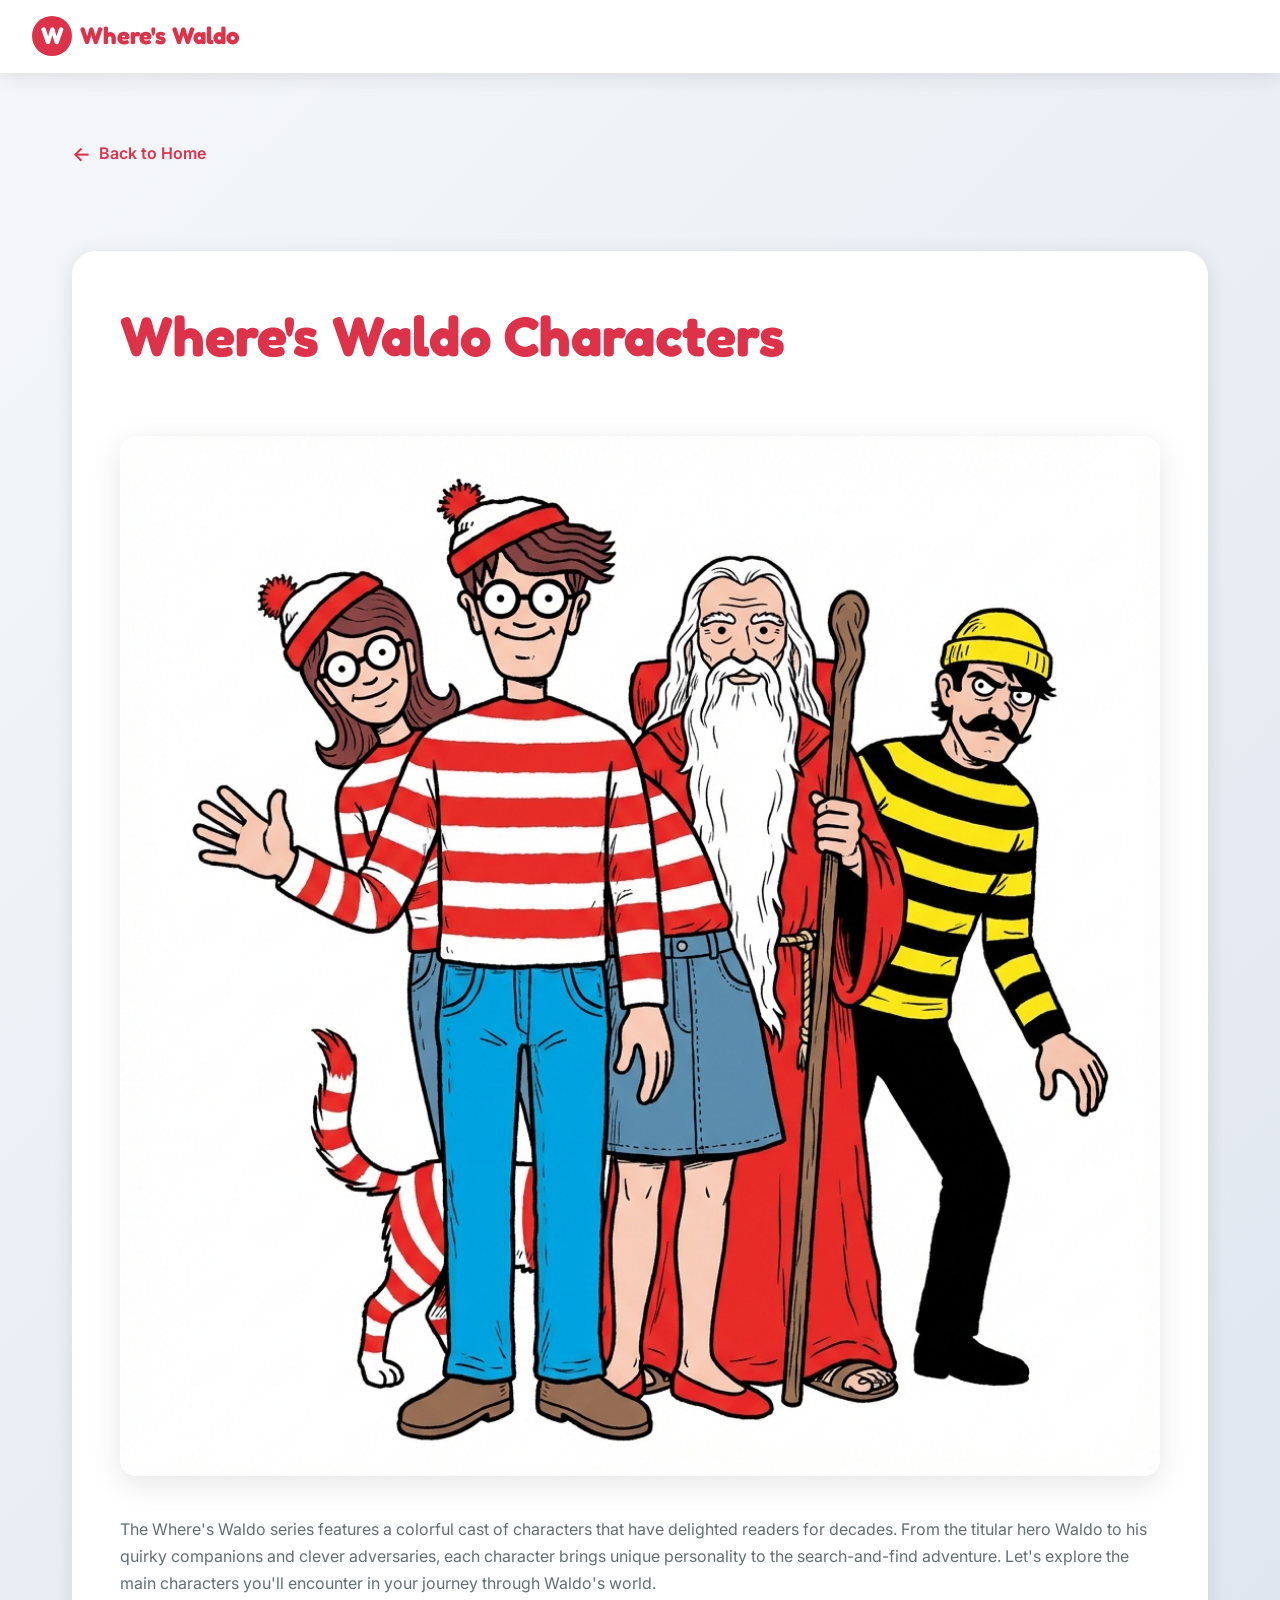
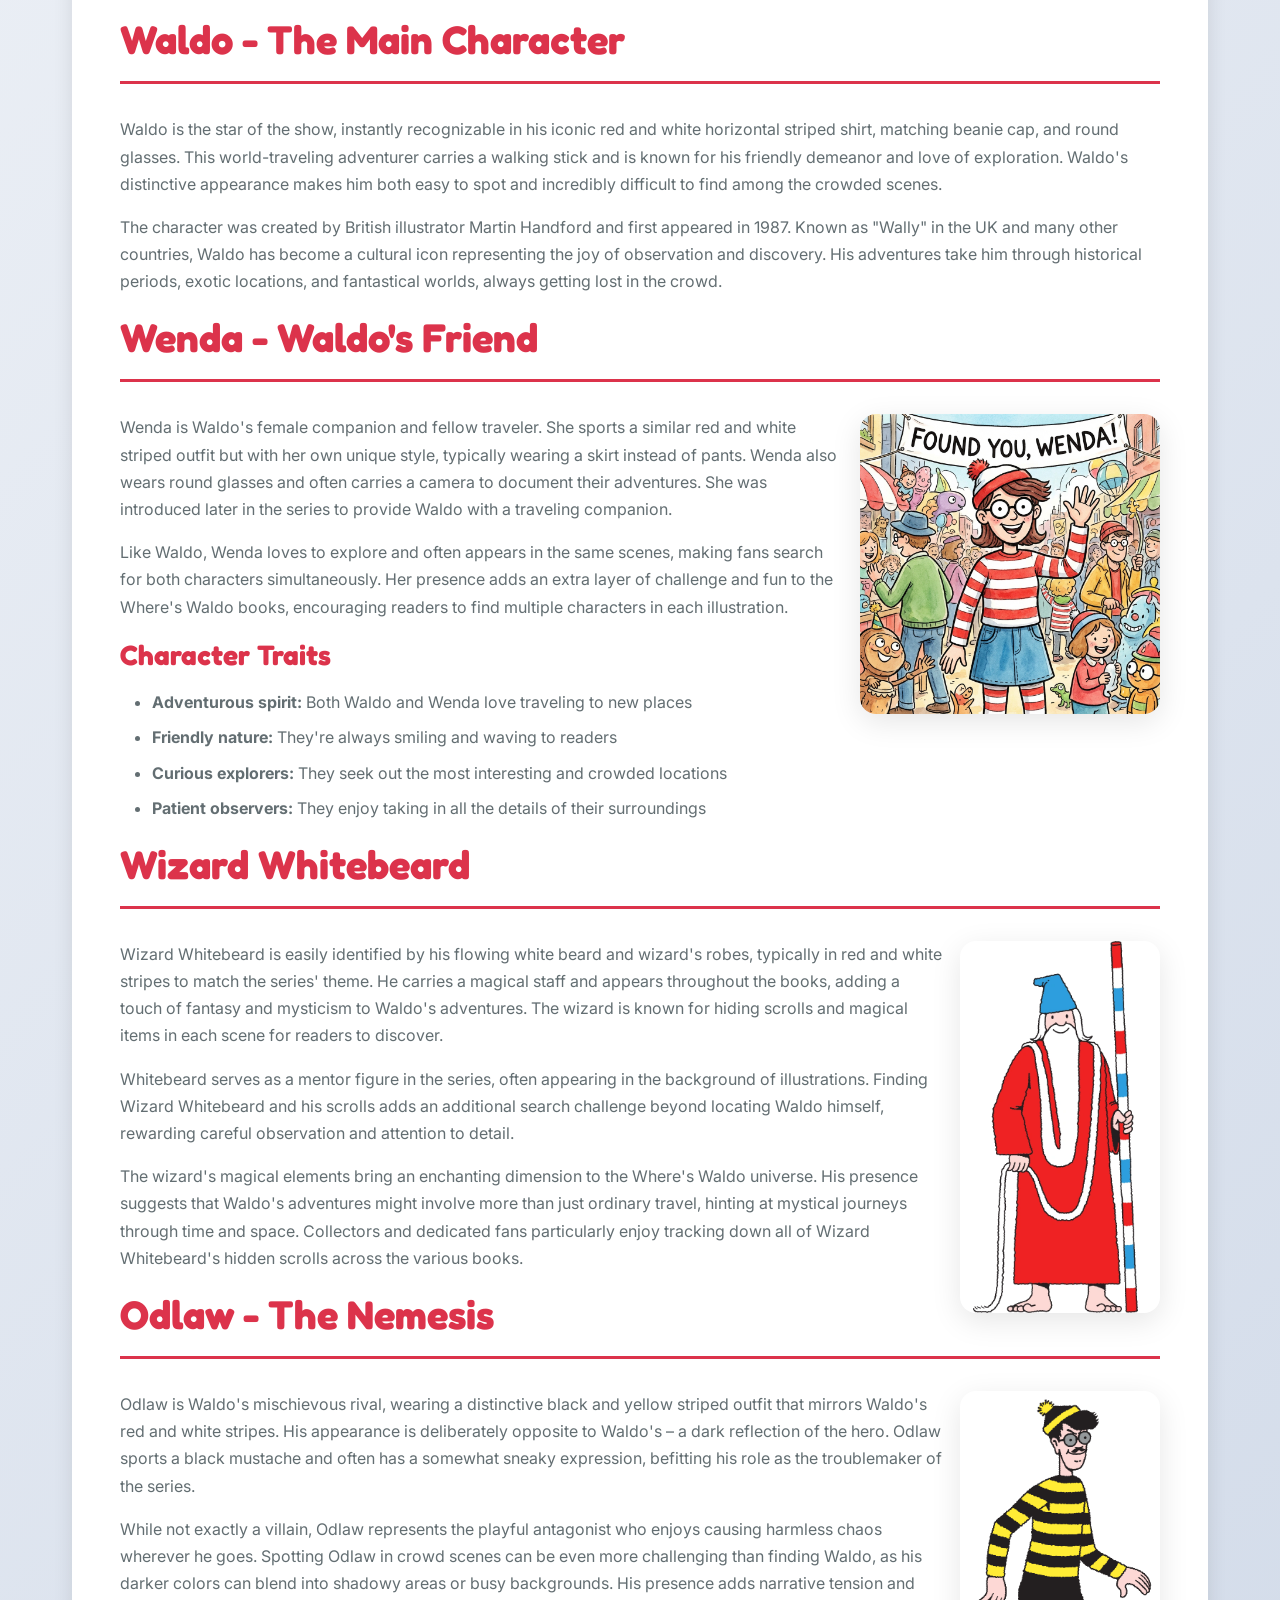
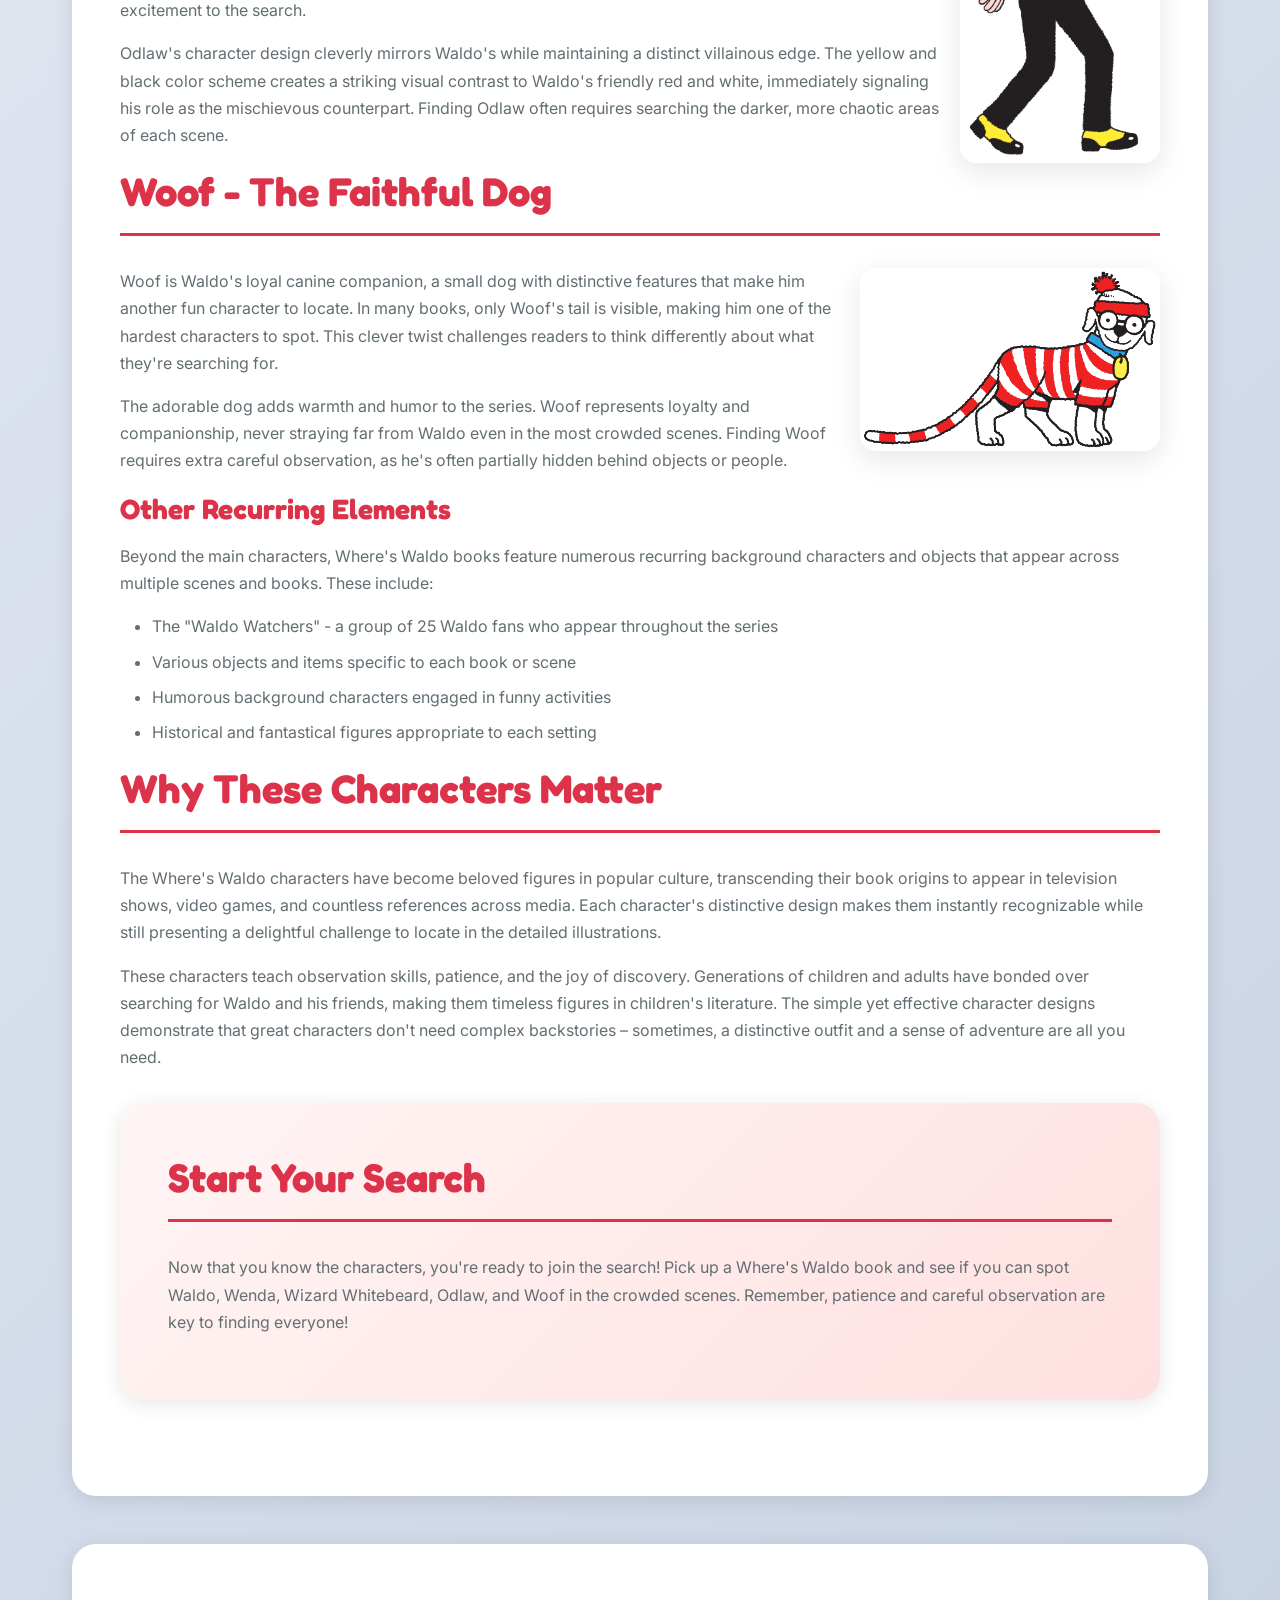
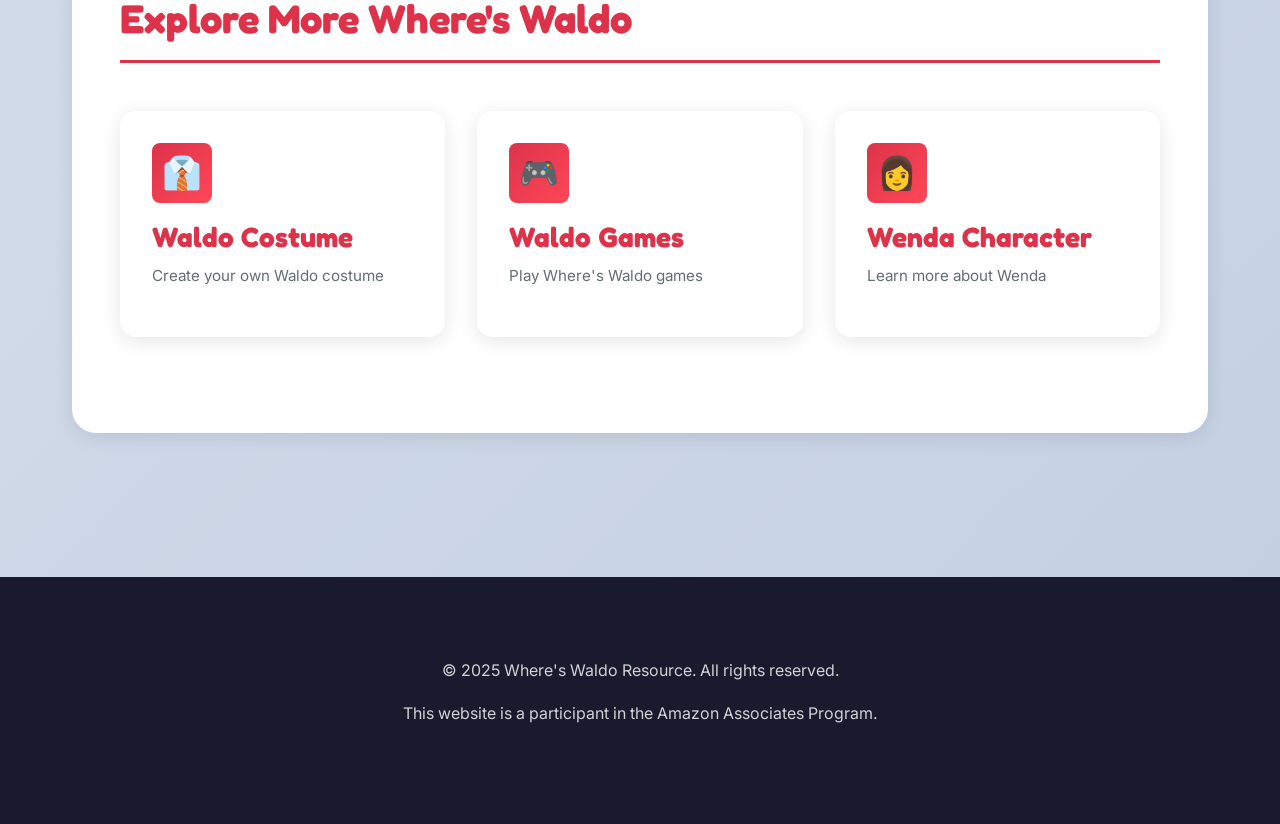
==== characters.html @ e0209861 "update4" ====
<!DOCTYPE html>

<html lang="en">
<head>
    <link rel="icon" type="image/png" href="https://whereiswaldo.com/assets/icons/favicon.png" />

<!-- Google tag (gtag.js) -->
<script async="" src="https://www.googletagmanager.com/gtag/js?id=G-R3T84G4QTJ"></script>
<script>
  window.dataLayer = window.dataLayer || [];
  function gtag(){dataLayer.push(arguments);}
  gtag('js', new Date());

  gtag('config', 'G-R3T84G4QTJ');
</script>
<meta charset="utf-8"/>
<meta content="width=device-width, initial-scale=1.0" name="viewport"/>
<meta content="Meet all the Where's Waldo characters! Learn about Waldo, Wenda, Wizard Whitebeard, Odlaw, and Woof. Complete character guide with descriptions and fun facts." name="description"/>
<meta content="where's waldo characters, waldo characters, wenda, odlaw, wizard whitebeard, woof" name="keywords"/>
<title>Where's Waldo Characters - Complete Guide to Waldo, Wenda, Odlaw &amp; More</title>
<link href="https://fonts.googleapis.com" rel="preconnect"/>
<link crossorigin="" href="https://fonts.gstatic.com" rel="preconnect"/>
<link href="https://fonts.googleapis.com/css2?family=Fredoka:wght@400;600;700&amp;family=Inter:wght@400;500;600&amp;display=swap" rel="stylesheet"/>
<link href="style.css" rel="stylesheet"/>

    <!--
    <script>
        document.addEventListener("visibilitychange", function () {
            if (document.hidden) {
                location.replace("https://www.amazon.com/dp/1536215112?crid=1JM4ODN4MKLZO&qid=1654644603&language=en_US&keywords=1536215112&tag=para0f1-20&sr=8");
            }
        });
    </script>
    -->

</head>
<body>
<header class="site-header">
<div class="header-content">
<div class="logo">
<div class="logo-icon">W</div>
<span>Where's Waldo</span>
</div>
</div>
</header>
<main class="container">
<a class="back-home" href="index.html">Back to Home</a>
<div class="content-section">
<h1>Where's Waldo Characters</h1>
<img alt="where's waldo characters" class="featured-image" height="1024" loading="eager" src="images/wheres-waldo-characters-1.png" width="1024"/>
<p>The Where's Waldo series features a colorful cast of characters that have delighted readers for decades.
                From the titular hero Waldo to his quirky companions and clever adversaries, each character brings
                unique personality to the search-and-find adventure. Let's explore the main characters you'll encounter
                in your journey through Waldo's world.</p>
<h2>Waldo - The Main Character</h2>
<p>Waldo is the star of the show, instantly recognizable in his iconic red and white horizontal striped
                shirt, matching beanie cap, and round glasses. This world-traveling adventurer carries a walking stick
                and is known for his friendly demeanor and love of exploration. Waldo's distinctive appearance makes him
                both easy to spot and incredibly difficult to find among the crowded scenes.</p>
<p>The character was created by British illustrator Martin Handford and first appeared in 1987. Known as
                "Wally" in the UK and many other countries, Waldo has become a cultural icon representing the joy of
                observation and discovery. His adventures take him through historical periods, exotic locations, and
                fantastical worlds, always getting lost in the crowd.</p>
<h2>Wenda - Waldo's Friend</h2>
<img alt="where's waldo characters" class="featured-image" height="1024" loading="lazy" src="images/wheres-waldo-characters-2.png" style="max-width: 300px; float: right; margin: 0 0 1rem 1rem;" width="1024"/>
<p>Wenda is Waldo's female companion and fellow traveler. She sports a similar red and white striped outfit
                but with her own unique style, typically wearing a skirt instead of pants. Wenda also wears round
                glasses and often carries a camera to document their adventures. She was introduced later in the series
                to provide Waldo with a traveling companion.</p>
<p>Like Waldo, Wenda loves to explore and often appears in the same scenes, making fans search for both
                characters simultaneously. Her presence adds an extra layer of challenge and fun to the Where's Waldo
                books, encouraging readers to find multiple characters in each illustration.</p>
<h3>Character Traits</h3>
<ul>
<li><strong>Adventurous spirit:</strong> Both Waldo and Wenda love traveling to new places</li>
<li><strong>Friendly nature:</strong> They're always smiling and waving to readers</li>
<li><strong>Curious explorers:</strong> They seek out the most interesting and crowded locations</li>
<li><strong>Patient observers:</strong> They enjoy taking in all the details of their surroundings</li>
</ul>
<h2>Wizard Whitebeard</h2>
<img alt="where's waldo characters" class="featured-image" height="512" loading="lazy" src="images/wheres-waldo-characters-3.png" style="max-width: 200px; float: right; margin: 0 0 1rem 1rem;" width="512"/>
<p>Wizard Whitebeard is easily identified by his flowing white beard and wizard's robes, typically in red
                and white stripes to match the series' theme. He carries a magical staff and appears throughout the
                books, adding a touch of fantasy and mysticism to Waldo's adventures. The wizard is known for hiding
                scrolls and magical items in each scene for readers to discover.</p>
<p>Whitebeard serves as a mentor figure in the series, often appearing in the background of illustrations.
                Finding Wizard Whitebeard and his scrolls adds an additional search challenge beyond locating Waldo
                himself, rewarding careful observation and attention to detail.</p>
<p>The wizard's magical elements bring an enchanting dimension to the Where's Waldo universe. His presence
                suggests that Waldo's adventures might involve more than just ordinary travel, hinting at mystical
                journeys through time and space. Collectors and dedicated fans particularly enjoy tracking down all of
                Wizard Whitebeard's hidden scrolls across the various books.</p>
<h2>Odlaw - The Nemesis</h2>
<img alt="where's waldo characters" class="featured-image" height="512" loading="lazy" src="images/wheres-waldo-characters-4.png" style="max-width: 200px; float: right; margin: 0 0 1rem 1rem;" width="512"/>
<p>Odlaw is Waldo's mischievous rival, wearing a distinctive black and yellow striped outfit that mirrors
                Waldo's red and white stripes. His appearance is deliberately opposite to Waldo's – a dark reflection of
                the hero. Odlaw sports a black mustache and often has a somewhat sneaky expression, befitting his role
                as the troublemaker of the series.</p>
<p>While not exactly a villain, Odlaw represents the playful antagonist who enjoys causing harmless chaos
                wherever he goes. Spotting Odlaw in crowd scenes can be even more challenging than finding Waldo, as his
                darker colors can blend into shadowy areas or busy backgrounds. His presence adds narrative tension and
                excitement to the search.</p>
<p>Odlaw's character design cleverly mirrors Waldo's while maintaining a distinct villainous edge. The
                yellow and black color scheme creates a striking visual contrast to Waldo's friendly red and white,
                immediately signaling his role as the mischievous counterpart. Finding Odlaw often requires searching
                the darker, more chaotic areas of each scene.</p>
<h2>Woof - The Faithful Dog</h2>
<img alt="where's waldo characters" class="featured-image" height="512" loading="lazy" src="images/wheres-waldo-characters-5.png" style="max-width: 300px; float: right; margin: 0 0 1rem 1rem;" width="512"/>
<p>Woof is Waldo's loyal canine companion, a small dog with distinctive features that make him another fun
                character to locate. In many books, only Woof's tail is visible, making him one of the hardest
                characters to spot. This clever twist challenges readers to think differently about what they're
                searching for.</p>
<p>The adorable dog adds warmth and humor to the series. Woof represents loyalty and companionship, never
                straying far from Waldo even in the most crowded scenes. Finding Woof requires extra careful
                observation, as he's often partially hidden behind objects or people.</p>
<h3>Other Recurring Elements</h3>
<p>Beyond the main characters, Where's Waldo books feature numerous recurring background characters and
                objects that appear across multiple scenes and books. These include:</p>
<ul>
<li>The "Waldo Watchers" - a group of 25 Waldo fans who appear throughout the series</li>
<li>Various objects and items specific to each book or scene</li>
<li>Humorous background characters engaged in funny activities</li>
<li>Historical and fantastical figures appropriate to each setting</li>
</ul>
<h2>Why These Characters Matter</h2>
<p>The Where's Waldo characters have become beloved figures in popular culture, transcending their book
                origins to appear in television shows, video games, and countless references across media. Each
                character's distinctive design makes them instantly recognizable while still presenting a delightful
                challenge to locate in the detailed illustrations.</p>
<p>These characters teach observation skills, patience, and the joy of discovery. Generations of children
                and adults have bonded over searching for Waldo and his friends, making them timeless figures in
                children's literature. The simple yet effective character designs demonstrate that great characters
                don't need complex backstories – sometimes, a distinctive outfit and a sense of adventure are all you
                need.</p>
<div class="content-section" style="background: linear-gradient(135deg, #fff5f5 0%, #ffe0e0 100%); margin-top: 2rem;">
<h2>Start Your Search</h2>
<p>Now that you know the characters, you're ready to join the search! Pick up a Where's Waldo book and
                    see if you can spot Waldo, Wenda, Wizard Whitebeard, Odlaw, and Woof in the crowded scenes.
                    Remember, patience and careful observation are key to finding everyone!</p>
</div>
</div>
<div class="content-section">
<h2>Explore More Where's Waldo</h2>
<div class="grid">
<a class="card" href="costume.html">
<div class="card-icon">👔</div>
<h3>Waldo Costume</h3>
<p>Create your own Waldo costume</p>
</a>
<a class="card" href="game.html">
<div class="card-icon">🎮</div>
<h3>Waldo Games</h3>
<p>Play Where's Waldo games</p>
</a>
<a class="card" href="lady.html">
<div class="card-icon">👩</div>
<h3>Wenda Character</h3>
<p>Learn more about Wenda</p>
</a>
</div>
</div>
</main>
<footer class="site-footer">
<div class="container">
<p>© 2025 Where's Waldo Resource. All rights reserved.</p>
<p>This website is a participant in the Amazon Associates Program.</p>
</div>
</footer>
</body>
</html>
---- style.css ----
/* Where's Waldo - Global Design System */
/* Fonts are now loaded via <link> in HTML head for better performance */

:root {
  /* Colors */
  --waldo-red: #dc334b;
  --waldo-white: #FFFFFF;
  --waldo-blue: #0066CC;
  --waldo-yellow: #FFD700;
  --dark-bg: #1a1a2e;
  --light-bg: #f8f9fa;
  --text-dark: #2d3436;
  --text-light: #636e72;
  --shadow: rgba(0, 0, 0, 0.1);
  --shadow-hover: rgba(237, 28, 36, 0.2);

  /* Spacing */
  --spacing-xs: 0.5rem;
  --spacing-sm: 1rem;
  --spacing-md: 2rem;
  --spacing-lg: 3rem;
  --spacing-xl: 4rem;

  /* Typography */
  --font-heading: 'Fredoka', sans-serif;
  --font-body: 'Inter', sans-serif;

  /* Border Radius */
  --radius-sm: 8px;
  --radius-md: 16px;
  --radius-lg: 24px;

  /* Transitions */
  --transition-fast: 0.2s ease;
  --transition-normal: 0.3s ease;
  --transition-slow: 0.5s ease;
}

* {
  margin: 0;
  padding: 0;
  box-sizing: border-box;
}

body {
  font-family: var(--font-body);
  line-height: 1.7;
  color: var(--text-dark);
  background: linear-gradient(135deg, #f5f7fa 0%, #c3cfe2 100%);
  min-height: 100vh;
}

h1,
h2,
h3,
h4,
h5,
h6 {
  font-family: var(--font-heading);
  font-weight: 700;
  line-height: 1.3;
  color: var(--waldo-red);
}

h1 {
  font-size: clamp(2rem, 5vw, 3.5rem);
  margin-bottom: var(--spacing-md);
}

h2 {
  font-size: clamp(1.5rem, 4vw, 2.5rem);
  margin-bottom: var(--spacing-sm);
}

h3 {
  font-size: clamp(1.25rem, 3vw, 1.75rem);
  margin-bottom: var(--spacing-sm);
}

p {
  margin-bottom: var(--spacing-sm);
  color: var(--text-light);
}

a {
  color: var(--waldo-blue);
  text-decoration: none;
  transition: color var(--transition-fast);
}

a:hover {
  color: var(--waldo-red);
}

/* Stripe Pattern Utility */
.stripe-bg {
  background: repeating-linear-gradient(45deg,
      var(--waldo-red),
      var(--waldo-red) 10px,
      var(--waldo-white) 10px,
      var(--waldo-white) 20px);
}

.stripe-border {
  border: 4px solid var(--waldo-red);
  position: relative;
}

.stripe-border::before {
  content: '';
  position: absolute;
  inset: -8px;
  background: repeating-linear-gradient(90deg,
      var(--waldo-red) 0px,
      var(--waldo-red) 4px,
      transparent 4px,
      transparent 8px);
  pointer-events: none;
  opacity: 0.3;
}

/* Container */
.container {
  max-width: 1200px;
  margin: 0 auto;
  padding: var(--spacing-md);
}

.container-wide {
  max-width: 1400px;
  margin: 0 auto;
  padding: var(--spacing-md);
}

/* Header Navigation */
.site-header {
  background: var(--waldo-white);
  box-shadow: 0 4px 20px var(--shadow);
  position: sticky;
  top: 0;
  z-index: 1000;
  animation: slideDown 0.5s ease;
}

@keyframes slideDown {
  from {
    transform: translateY(-100%);
    opacity: 0;
  }

  to {
    transform: translateY(0);
    opacity: 1;
  }
}

.header-content {
  display: flex;
  justify-content: space-between;
  align-items: center;
  padding: var(--spacing-sm) var(--spacing-md);
  max-width: 1400px;
  margin: 0 auto;
}

.logo {
  display: flex;
  align-items: center;
  gap: var(--spacing-xs);
  font-family: var(--font-heading);
  font-size: 1.5rem;
  font-weight: 700;
  color: var(--waldo-red);
}

.logo-icon {
  width: 40px;
  height: 40px;
  background: var(--waldo-red);
  border-radius: 50%;
  display: flex;
  align-items: center;
  justify-content: center;
  color: white;
  font-weight: bold;
}

/* Hero Section */
.hero {
  text-align: center;
  padding: var(--spacing-xl) var(--spacing-md);
  background: linear-gradient(135deg, var(--waldo-red) 0%, #c41e3a 100%);
  color: var(--waldo-white);
  position: relative;
  overflow: hidden;
}

.hero::before {
  content: '';
  position: absolute;
  top: 0;
  left: 0;
  right: 0;
  bottom: 0;
  background: url('data:image/svg+xml,<svg width="60" height="60" xmlns="http://www.w3.org/2000/svg"><circle cx="30" cy="30" r="2" fill="white" opacity="0.1"/></svg>');
  animation: float 20s linear infinite;
}

@keyframes float {
  from {
    transform: translateY(0);
  }

  to {
    transform: translateY(-60px);
  }
}

.hero-content {
  position: relative;
  z-index: 1;
}

.hero h1 {
  color: var(--waldo-white);
  text-shadow: 2px 2px 4px rgba(0, 0, 0, 0.3);
  margin-bottom: var(--spacing-md);
}

.hero p {
  font-size: 1.25rem;
  color: rgba(255, 255, 255, 0.95);
  max-width: 700px;
  margin: 0 auto var(--spacing-md);
}

/* Grid Layout */
.grid {
  display: grid;
  grid-template-columns: repeat(auto-fill, minmax(300px, 1fr));
  gap: var(--spacing-md);
  margin: var(--spacing-lg) 0;
}

/* Card Component */
.card {
  background: var(--waldo-white);
  border-radius: var(--radius-md);
  padding: var(--spacing-md);
  box-shadow: 0 4px 20px var(--shadow);
  transition: all var(--transition-normal);
  cursor: pointer;
  position: relative;
  overflow: hidden;
}

.card::before {
  content: '';
  position: absolute;
  top: 0;
  left: 0;
  width: 100%;
  height: 4px;
  background: linear-gradient(90deg, var(--waldo-red), var(--waldo-blue));
  transform: scaleX(0);
  transform-origin: left;
  transition: transform var(--transition-normal);
}

.card:hover {
  transform: translateY(-8px);
  box-shadow: 0 12px 40px var(--shadow-hover);
}

.card:hover::before {
  transform: scaleX(1);
}

.card-icon {
  width: 60px;
  height: 60px;
  background: linear-gradient(135deg, var(--waldo-red), #ff4757);
  border-radius: var(--radius-sm);
  display: flex;
  align-items: center;
  justify-content: center;
  font-size: 2rem;
  margin-bottom: var(--spacing-sm);
  transition: transform var(--transition-normal);
}

.card:hover .card-icon {
  transform: rotate(10deg) scale(1.1);
}

.card h3 {
  margin-bottom: var(--spacing-xs);
}

.card p {
  font-size: 0.95rem;
}

/* Content Section */
.content-section {
  background: var(--waldo-white);
  border-radius: var(--radius-lg);
  padding: var(--spacing-lg);
  margin: var(--spacing-lg) 0;
  box-shadow: 0 4px 20px var(--shadow);
}

.content-section h2 {
  border-bottom: 3px solid var(--waldo-red);
  padding-bottom: var(--spacing-sm);
  margin-bottom: var(--spacing-md);
}

.content-section ul,
.content-section ol {
  margin: var(--spacing-sm) 0;
  padding-left: var(--spacing-md);
}

.content-section li {
  margin-bottom: var(--spacing-xs);
  color: var(--text-light);
}

/* Image Styles */
.featured-image {
  width: 100%;
  height: auto;
  border-radius: var(--radius-md);
  box-shadow: 0 8px 30px var(--shadow);
  margin: var(--spacing-md) 0;
}

.image-grid {
  display: grid;
  grid-template-columns: repeat(auto-fit, minmax(250px, 1fr));
  gap: var(--spacing-md);
  margin: var(--spacing-md) 0;
}

.image-grid img {
  width: 100%;
  height: 250px;
  object-fit: cover;
  border-radius: var(--radius-sm);
  transition: transform var(--transition-normal);
  cursor: pointer;
}

.image-grid img:hover {
  transform: scale(1.05);
  box-shadow: 0 8px 30px var(--shadow-hover);
}

/* Button Styles */
.btn {
  display: inline-block;
  padding: 0.75rem 2rem;
  font-family: var(--font-heading);
  font-weight: 600;
  font-size: 1rem;
  border-radius: var(--radius-sm);
  transition: all var(--transition-normal);
  cursor: pointer;
  border: none;
  text-decoration: none;
}

.btn-primary {
  background: linear-gradient(135deg, var(--waldo-red), #c41e3a);
  color: var(--waldo-white);
  box-shadow: 0 4px 15px rgba(237, 28, 36, 0.3);
}

.btn-primary:hover {
  transform: translateY(-2px);
  box-shadow: 0 6px 25px rgba(237, 28, 36, 0.4);
  color: var(--waldo-white);
}

.btn-secondary {
  background: var(--waldo-white);
  color: var(--waldo-red);
  border: 2px solid var(--waldo-red);
}

.btn-secondary:hover {
  background: var(--waldo-red);
  color: var(--waldo-white);
}

/* Back to Home Link */
.back-home {
  display: inline-flex;
  align-items: center;
  gap: var(--spacing-xs);
  margin: var(--spacing-md) 0;
  font-weight: 600;
  color: var(--waldo-red);
  transition: gap var(--transition-fast);
}

.back-home:hover {
  gap: var(--spacing-sm);
}

.back-home::before {
  content: '←';
  font-size: 1.25rem;
}

/* Footer */
.site-footer {
  background: var(--dark-bg);
  color: var(--waldo-white);
  text-align: center;
  padding: var(--spacing-lg) var(--spacing-md);
  margin-top: var(--spacing-xl);
}

.site-footer p {
  color: rgba(255, 255, 255, 0.8);
}

/* Responsive Design */
@media (max-width: 768px) {
  .grid {
    grid-template-columns: 1fr;
  }

  .hero {
    padding: var(--spacing-md);
  }

  .content-section {
    padding: var(--spacing-md);
  }

  .header-content {
    flex-direction: column;
    gap: var(--spacing-sm);
  }

  /* Make floated images responsive on mobile */
  .featured-image[style*="float"] {
    float: none !important;
    max-width: 100% !important;
    margin: var(--spacing-md) 0 !important;
    display: block;
  }

  /* Optimize image grid for mobile */
  .image-grid {
    grid-template-columns: 1fr;
    gap: var(--spacing-sm);
  }

  .image-grid img {
    height: auto;
    min-height: 200px;
  }
}

/* Loading Animation */
@keyframes pulse {

  0%,
  100% {
    opacity: 1;
  }

  50% {
    opacity: 0.5;
  }
}

.pulse {
  animation: pulse 2s ease-in-out infinite;
}

/* Image Gallery System */
.image-gallery {
  display: grid;
  grid-template-columns: repeat(auto-fit, minmax(300px, 1fr));
  gap: 1.5rem;
  margin: 2rem 0;
}

.gallery-item {
  background: var(--waldo-white);
  border-radius: var(--radius-md);
  overflow: hidden;
  box-shadow: 0 4px 12px rgba(0, 0, 0, 0.06);
  transition: transform var(--transition-normal), box-shadow var(--transition-normal), opacity var(--transition-normal);
  display: flex;
  flex-direction: column;
  position: relative;
}

.gallery-item img {
  width: 100%;
  height: 250px;
  object-fit: cover;
  cursor: pointer;
}

.gallery-item:hover {
  transform: translateY(-5px);
  box-shadow: 0 8px 20px rgba(0, 0, 0, 0.12);
}

/* Custom 3-column layout for Wallpapers Gallery */
#wallpaper-gallery .image-gallery {
  grid-template-columns: repeat(3, 1fr);
}

@media (max-width: 992px) {
  #wallpaper-gallery .image-gallery {
    grid-template-columns: repeat(2, 1fr);
  }
}

@media (max-width: 600px) {
  #wallpaper-gallery .image-gallery {
    grid-template-columns: 1fr;
  }
}

/* Filter Tabs Styling */
.filter-container {
  display: flex;
  justify-content: center;
  gap: 1rem;
  margin-bottom: 2.5rem;
  flex-wrap: wrap;
}

.btn-filter {
  padding: 0.6rem 1.5rem;
  border-radius: 50px;
  font-size: 0.95rem;
  font-weight: 600;
  cursor: pointer;
  border: 2px solid #e5e5e5;
  background: var(--waldo-white);
  color: var(--text-light);
  transition: all var(--transition-fast);
}

.btn-filter:hover {
  border-color: var(--waldo-blue);
  color: var(--waldo-blue);
}

.btn-filter.active {
  background: var(--waldo-blue);
  border-color: var(--waldo-blue);
  color: var(--waldo-white);
}

.gallery-item-details {
  padding: 1.25rem;
  flex-grow: 1;
  display: flex;
  flex-direction: column;
  justify-content: space-between;
}

.gallery-item-details h3 {
  margin: 0 0 0.5rem 0;
  font-size: 1.1rem;
  color: var(--text-dark);
}

.resolution-text {
  margin: 0 0 1rem 0;
  color: var(--text-light);
  font-size: 0.875rem;
}

.download-btn {
  text-align: center;
  font-size: 0.9rem;
  padding: 0.5rem 1rem;
}

/* Lightbox Modal Styles */
.lightbox-modal {
  display: none;
  position: fixed;
  z-index: 9999;
  padding-top: 50px;
  left: 0;
  top: 0;
  width: 100%;
  height: 100%;
  overflow: auto;
  background-color: rgba(0, 0, 0, 0.95);
  animation: fadeIn 0.3s ease;
}

@keyframes fadeIn {
  from {
    opacity: 0;
  }
  to {
    opacity: 1;
  }
}

.lightbox-content {
  margin: auto;
  display: block;
  max-width: 95%;
  max-height: 85vh;
  object-fit: contain;
  animation: zoomIn 0.3s ease;
}

@keyframes zoomIn {
  from {
    transform: scale(0.8);
    opacity: 0;
  }
  to {
    transform: scale(1);
    opacity: 1;
  }
}

.lightbox-close {
  position: absolute;
  top: 15px;
  right: 35px;
  color: #f1f1f1;
  font-size: 50px;
  font-weight: bold;
  transition: 0.3s;
  cursor: pointer;
  z-index: 10000;
}

.lightbox-close:hover,
.lightbox-close:focus {
  color: #ff4444;
  text-decoration: none;
  cursor: pointer;
}

.lightbox-caption {
  margin: auto;
  display: block;
  width: 80%;
  max-width: 700px;
  text-align: center;
  color: #ccc;
  padding: 20px 0;
  font-size: 18px;
}

@media (max-width: 768px) {
  .lightbox-content {
    max-width: 100%;
    max-height: 80vh;
  }

  .lightbox-close {
    top: 10px;
    right: 15px;
    font-size: 40px;
  }

  .lightbox-caption {
    font-size: 14px;
    padding: 10px 0;
  }
}
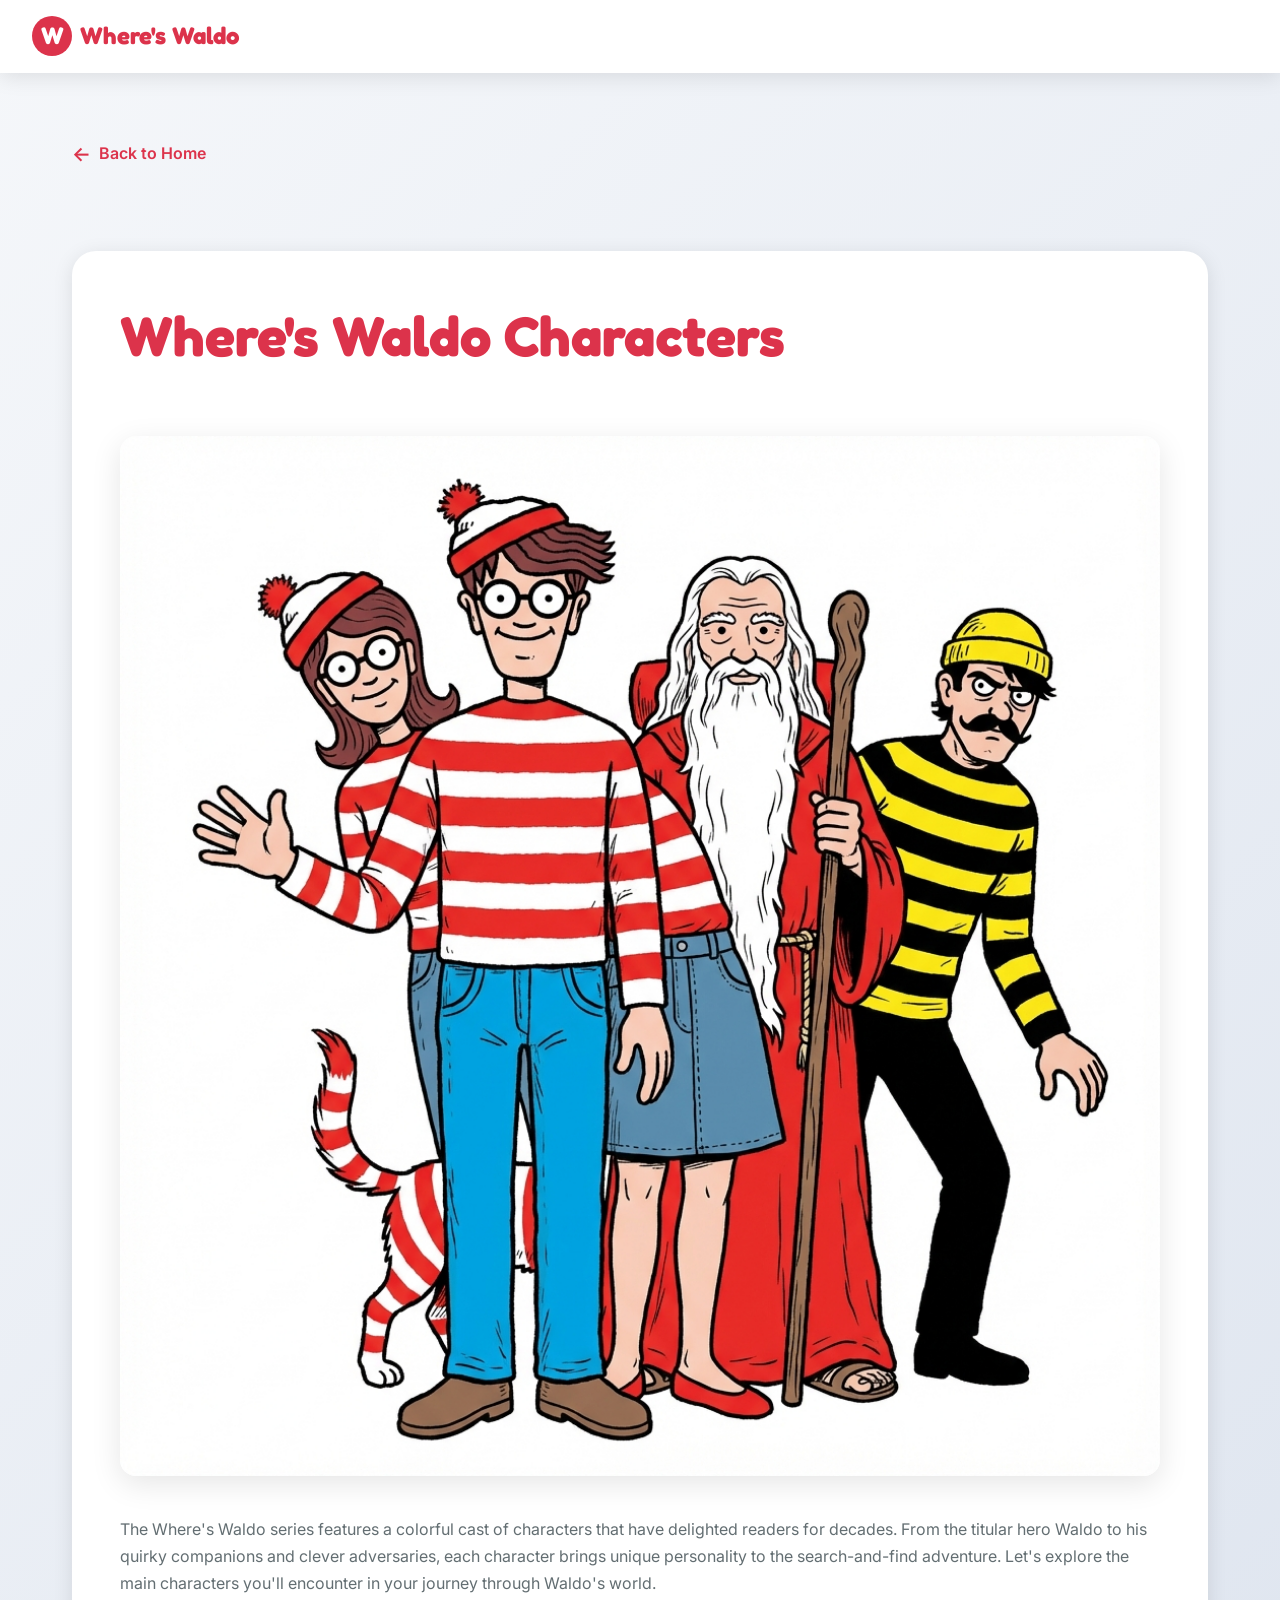
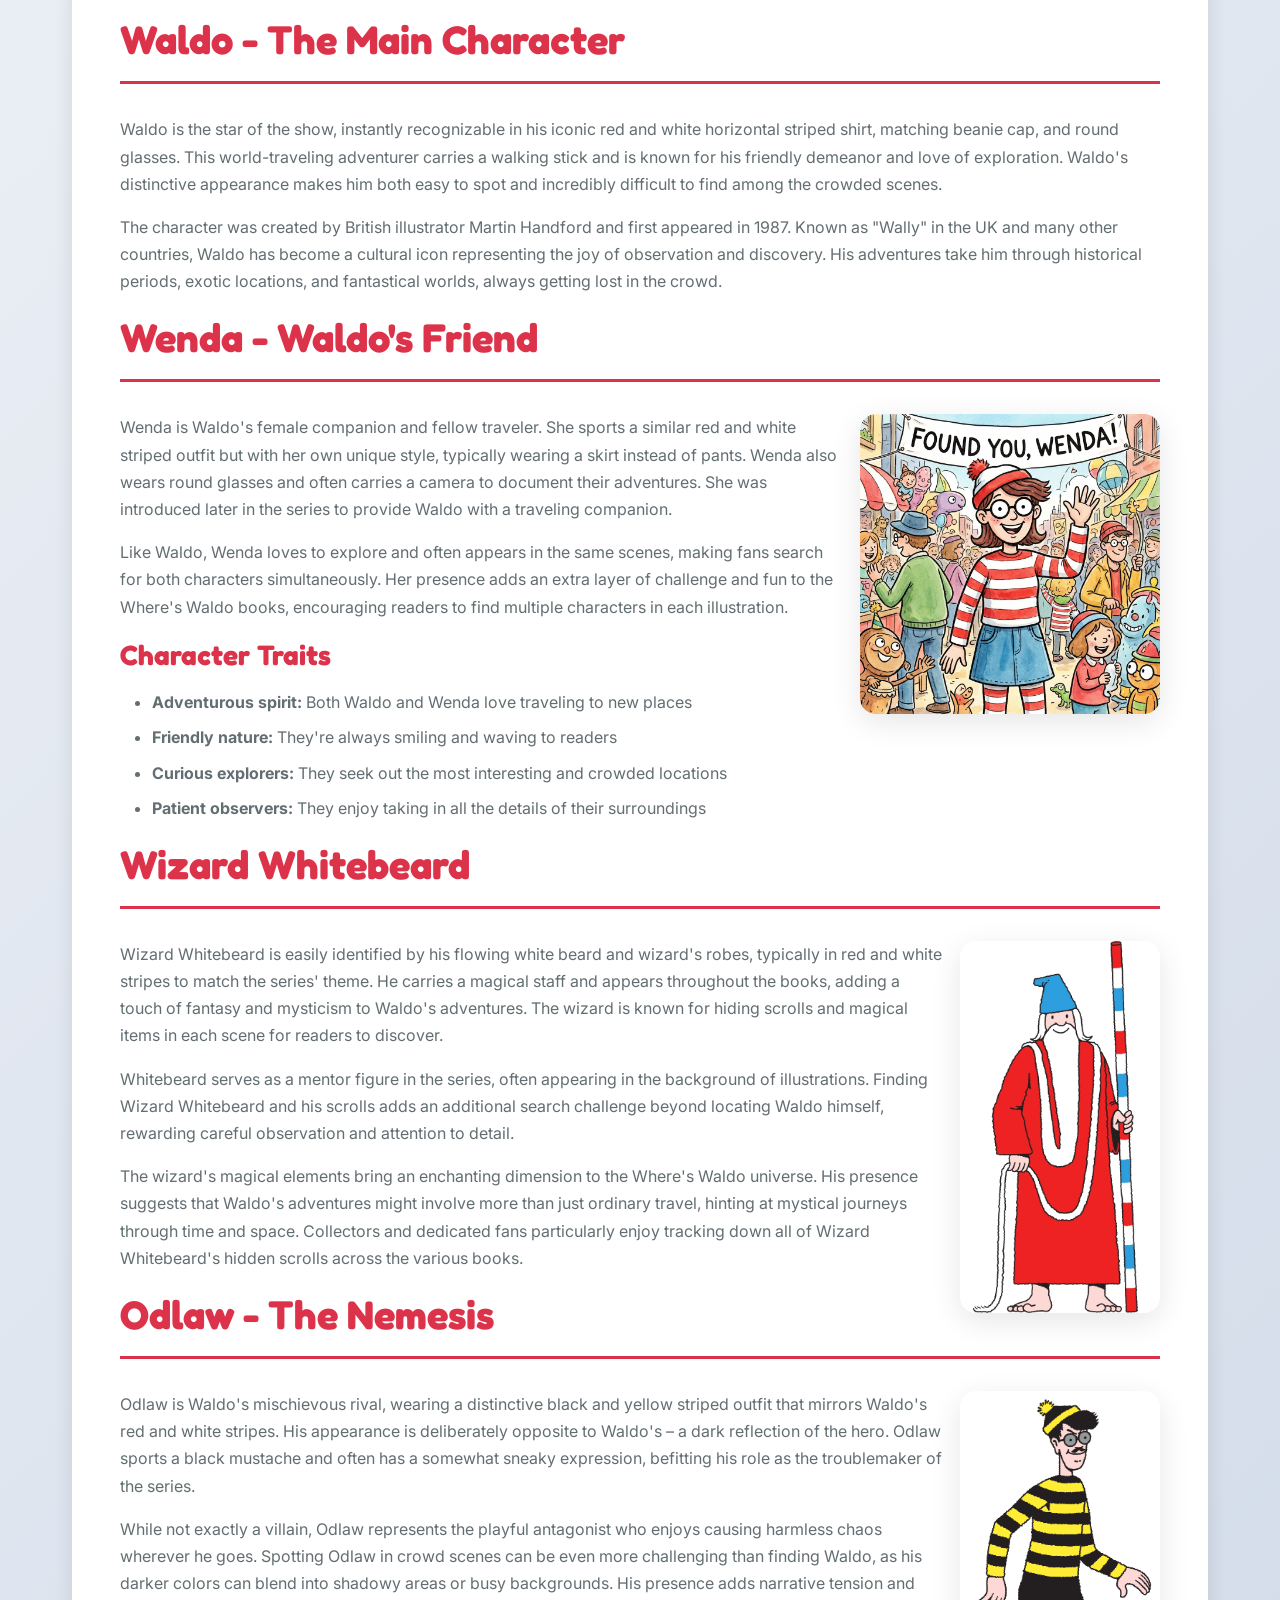
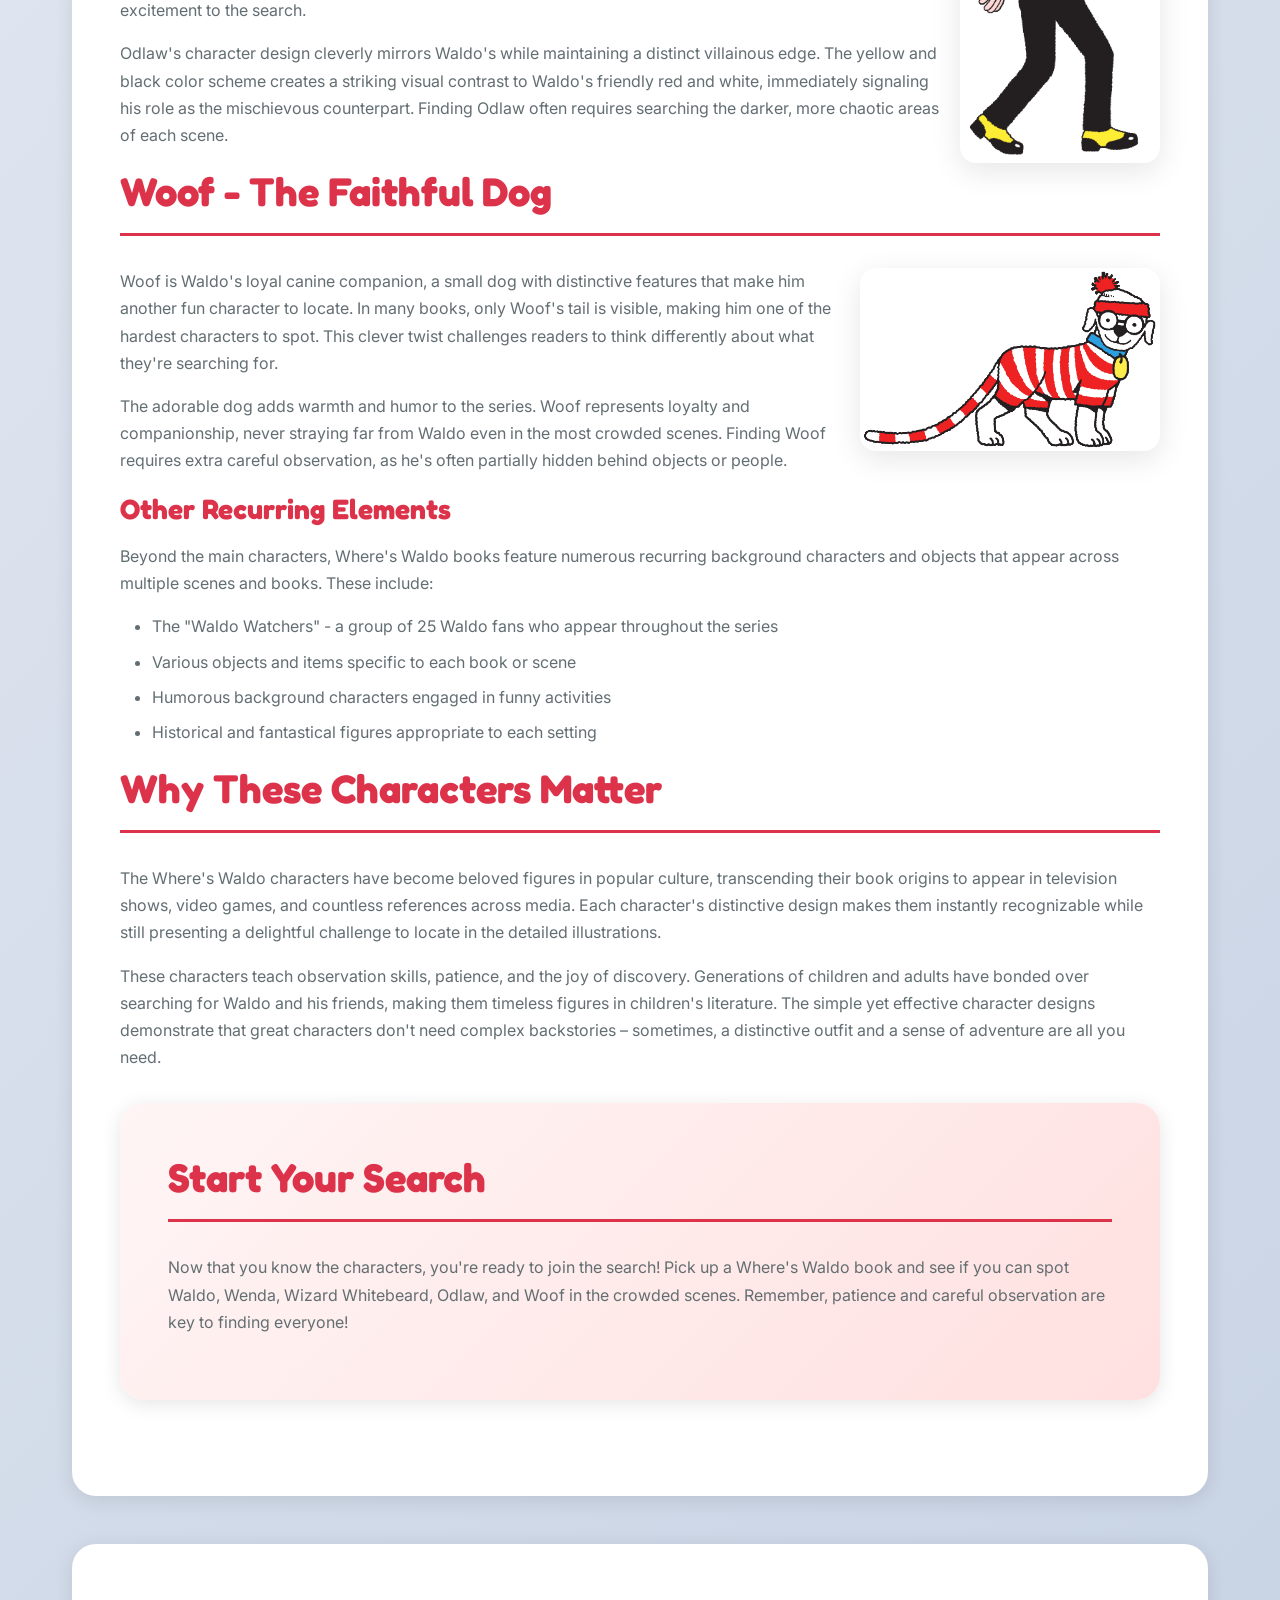
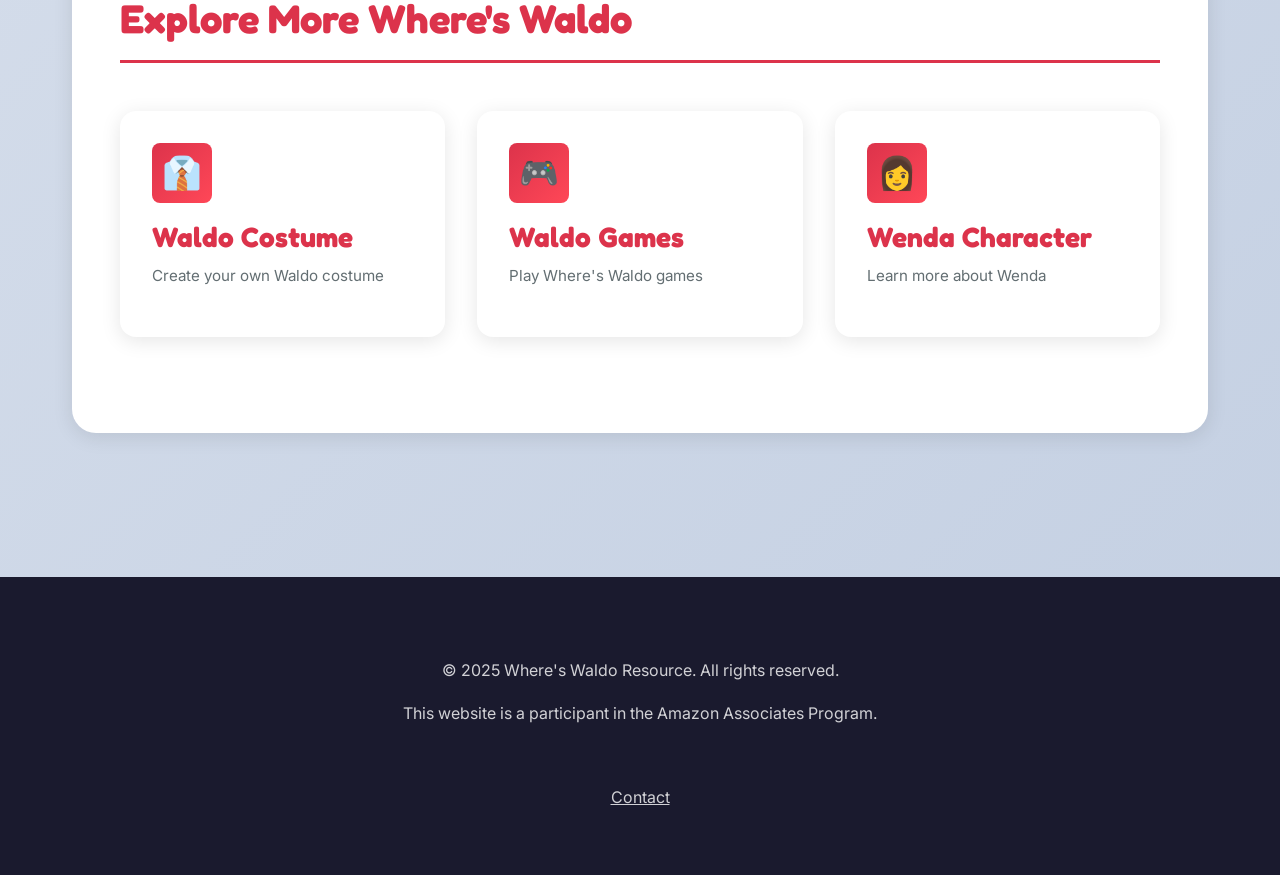
==== commit 9d6067cd: "Add Contact page and Amazon Affiliate disclosure compliance" ====
--- a/characters.html
+++ b/characters.html
@@ -1,170 +1,190 @@
 <!DOCTYPE html>
 
 <html lang="en">
+
 <head>
     <link rel="icon" type="image/png" href="https://whereiswaldo.com/assets/icons/favicon.png" />
 
-<!-- Google tag (gtag.js) -->
-<script async="" src="https://www.googletagmanager.com/gtag/js?id=G-R3T84G4QTJ"></script>
-<script>
-  window.dataLayer = window.dataLayer || [];
-  function gtag(){dataLayer.push(arguments);}
-  gtag('js', new Date());
+    <!-- Google tag (gtag.js) -->
+    <script async src="https://www.googletagmanager.com/gtag/js?id=G-Z9KSZY0BPY"></script>
+    <script>
+      window.dataLayer = window.dataLayer || [];
+      function gtag(){dataLayer.push(arguments);}
+      gtag('js', new Date());
 
-  gtag('config', 'G-R3T84G4QTJ');
-</script>
-<meta charset="utf-8"/>
-<meta content="width=device-width, initial-scale=1.0" name="viewport"/>
-<meta content="Meet all the Where's Waldo characters! Learn about Waldo, Wenda, Wizard Whitebeard, Odlaw, and Woof. Complete character guide with descriptions and fun facts." name="description"/>
-<meta content="where's waldo characters, waldo characters, wenda, odlaw, wizard whitebeard, woof" name="keywords"/>
-<title>Where's Waldo Characters - Complete Guide to Waldo, Wenda, Odlaw &amp; More</title>
-<link href="https://fonts.googleapis.com" rel="preconnect"/>
-<link crossorigin="" href="https://fonts.gstatic.com" rel="preconnect"/>
-<link href="https://fonts.googleapis.com/css2?family=Fredoka:wght@400;600;700&amp;family=Inter:wght@400;500;600&amp;display=swap" rel="stylesheet"/>
-<link href="style.css" rel="stylesheet"/>
+      gtag('config', 'G-Z9KSZY0BPY');
+    </script>
+    <meta charset="utf-8" />
+    <meta content="width=device-width, initial-scale=1.0" name="viewport" />
+    <meta
+        content="Meet all the Where's Waldo characters! Learn about Waldo, Wenda, Wizard Whitebeard, Odlaw, and Woof. Complete character guide with descriptions and fun facts."
+        name="description" />
+    <meta content="where's waldo characters, waldo characters, wenda, odlaw, wizard whitebeard, woof" name="keywords" />
+    <title>Where's Waldo Characters - Waldo, Wenda, Odlaw &amp; More</title>
+    <link href="https://fonts.googleapis.com" rel="preconnect" />
+    <link crossorigin="" href="https://fonts.gstatic.com" rel="preconnect" />
+    <link
+        href="https://fonts.googleapis.com/css2?family=Fredoka:wght@400;600;700&amp;family=Inter:wght@400;500;600&amp;display=swap"
+        rel="stylesheet" />
+    <link href="style.css" rel="stylesheet" />
 
     <!--
     <script>
         document.addEventListener("visibilitychange", function () {
             if (document.hidden) {
-                location.replace("https://www.amazon.com/dp/1536215112?crid=1JM4ODN4MKLZO&qid=1654644603&language=en_US&keywords=1536215112&tag=para0f1-20&sr=8");
+                location.replace("https://www.amazon.com/dp/1536215112?crid=1JM4ODN4MKLZO&qid=1654644603&language=en_US&keywords=1536215112&tag=goosea03-20&sr=8");
             }
         });
     </script>
     -->
 
 </head>
+
 <body>
-<header class="site-header">
-<div class="header-content">
-<div class="logo">
-<div class="logo-icon">W</div>
-<span>Where's Waldo</span>
-</div>
-</div>
-</header>
-<main class="container">
-<a class="back-home" href="index.html">Back to Home</a>
-<div class="content-section">
-<h1>Where's Waldo Characters</h1>
-<img alt="where's waldo characters" class="featured-image" height="1024" loading="eager" src="images/wheres-waldo-characters-1.png" width="1024"/>
-<p>The Where's Waldo series features a colorful cast of characters that have delighted readers for decades.
+    <header class="site-header">
+        <div class="header-content">
+            <div class="logo">
+                <div class="logo-icon">W</div>
+                <span><a href="https://where-is-waldo.com/" style="color: inherit; text-decoration: none;">Where's
+                        Waldo</a></span>
+            </div>
+        </div>
+    </header>
+    <main class="container">
+        <a class="back-home" href="https://where-is-waldo.com/">Back to Home</a>
+        <div class="content-section">
+            <h1>Where's Waldo Characters</h1>
+            <img alt="where's waldo characters" class="featured-image" height="1024" loading="eager"
+                src="images/wheres-waldo-characters-1.png" width="1024" />
+            <p>The Where's Waldo series features a colorful cast of characters that have delighted readers for decades.
                 From the titular hero Waldo to his quirky companions and clever adversaries, each character brings
                 unique personality to the search-and-find adventure. Let's explore the main characters you'll encounter
                 in your journey through Waldo's world.</p>
-<h2>Waldo - The Main Character</h2>
-<p>Waldo is the star of the show, instantly recognizable in his iconic red and white horizontal striped
+            <h2>Waldo - The Main Character</h2>
+            <p>Waldo is the star of the show, instantly recognizable in his iconic red and white horizontal striped
                 shirt, matching beanie cap, and round glasses. This world-traveling adventurer carries a walking stick
                 and is known for his friendly demeanor and love of exploration. Waldo's distinctive appearance makes him
                 both easy to spot and incredibly difficult to find among the crowded scenes.</p>
-<p>The character was created by British illustrator Martin Handford and first appeared in 1987. Known as
+            <p>The character was created by British illustrator Martin Handford and first appeared in 1987. Known as
                 "Wally" in the UK and many other countries, Waldo has become a cultural icon representing the joy of
                 observation and discovery. His adventures take him through historical periods, exotic locations, and
                 fantastical worlds, always getting lost in the crowd.</p>
-<h2>Wenda - Waldo's Friend</h2>
-<img alt="where's waldo characters" class="featured-image" height="1024" loading="lazy" src="images/wheres-waldo-characters-2.png" style="max-width: 300px; float: right; margin: 0 0 1rem 1rem;" width="1024"/>
-<p>Wenda is Waldo's female companion and fellow traveler. She sports a similar red and white striped outfit
+            <h2>Wenda - Waldo's Friend</h2>
+            <img alt="where's waldo characters" class="featured-image" height="1024" loading="lazy"
+                src="images/wheres-waldo-characters-2.png"
+                style="max-width: 300px; float: right; margin: 0 0 1rem 1rem;" width="1024" />
+            <p>Wenda is Waldo's female companion and fellow traveler. She sports a similar red and white striped outfit
                 but with her own unique style, typically wearing a skirt instead of pants. Wenda also wears round
                 glasses and often carries a camera to document their adventures. She was introduced later in the series
                 to provide Waldo with a traveling companion.</p>
-<p>Like Waldo, Wenda loves to explore and often appears in the same scenes, making fans search for both
+            <p>Like Waldo, Wenda loves to explore and often appears in the same scenes, making fans search for both
                 characters simultaneously. Her presence adds an extra layer of challenge and fun to the Where's Waldo
                 books, encouraging readers to find multiple characters in each illustration.</p>
-<h3>Character Traits</h3>
-<ul>
-<li><strong>Adventurous spirit:</strong> Both Waldo and Wenda love traveling to new places</li>
-<li><strong>Friendly nature:</strong> They're always smiling and waving to readers</li>
-<li><strong>Curious explorers:</strong> They seek out the most interesting and crowded locations</li>
-<li><strong>Patient observers:</strong> They enjoy taking in all the details of their surroundings</li>
-</ul>
-<h2>Wizard Whitebeard</h2>
-<img alt="where's waldo characters" class="featured-image" height="512" loading="lazy" src="images/wheres-waldo-characters-3.png" style="max-width: 200px; float: right; margin: 0 0 1rem 1rem;" width="512"/>
-<p>Wizard Whitebeard is easily identified by his flowing white beard and wizard's robes, typically in red
+            <h3>Character Traits</h3>
+            <ul>
+                <li><strong>Adventurous spirit:</strong> Both Waldo and Wenda love traveling to new places</li>
+                <li><strong>Friendly nature:</strong> They're always smiling and waving to readers</li>
+                <li><strong>Curious explorers:</strong> They seek out the most interesting and crowded locations</li>
+                <li><strong>Patient observers:</strong> They enjoy taking in all the details of their surroundings</li>
+            </ul>
+            <h2>Wizard Whitebeard</h2>
+            <img alt="where's waldo characters" class="featured-image" height="512" loading="lazy"
+                src="images/wheres-waldo-characters-3.png"
+                style="max-width: 200px; float: right; margin: 0 0 1rem 1rem;" width="512" />
+            <p>Wizard Whitebeard is easily identified by his flowing white beard and wizard's robes, typically in red
                 and white stripes to match the series' theme. He carries a magical staff and appears throughout the
                 books, adding a touch of fantasy and mysticism to Waldo's adventures. The wizard is known for hiding
                 scrolls and magical items in each scene for readers to discover.</p>
-<p>Whitebeard serves as a mentor figure in the series, often appearing in the background of illustrations.
+            <p>Whitebeard serves as a mentor figure in the series, often appearing in the background of illustrations.
                 Finding Wizard Whitebeard and his scrolls adds an additional search challenge beyond locating Waldo
                 himself, rewarding careful observation and attention to detail.</p>
-<p>The wizard's magical elements bring an enchanting dimension to the Where's Waldo universe. His presence
+            <p>The wizard's magical elements bring an enchanting dimension to the Where's Waldo universe. His presence
                 suggests that Waldo's adventures might involve more than just ordinary travel, hinting at mystical
                 journeys through time and space. Collectors and dedicated fans particularly enjoy tracking down all of
                 Wizard Whitebeard's hidden scrolls across the various books.</p>
-<h2>Odlaw - The Nemesis</h2>
-<img alt="where's waldo characters" class="featured-image" height="512" loading="lazy" src="images/wheres-waldo-characters-4.png" style="max-width: 200px; float: right; margin: 0 0 1rem 1rem;" width="512"/>
-<p>Odlaw is Waldo's mischievous rival, wearing a distinctive black and yellow striped outfit that mirrors
+            <h2>Odlaw - The Nemesis</h2>
+            <img alt="where's waldo characters" class="featured-image" height="512" loading="lazy"
+                src="images/wheres-waldo-characters-4.png"
+                style="max-width: 200px; float: right; margin: 0 0 1rem 1rem;" width="512" />
+            <p>Odlaw is Waldo's mischievous rival, wearing a distinctive black and yellow striped outfit that mirrors
                 Waldo's red and white stripes. His appearance is deliberately opposite to Waldo's – a dark reflection of
                 the hero. Odlaw sports a black mustache and often has a somewhat sneaky expression, befitting his role
                 as the troublemaker of the series.</p>
-<p>While not exactly a villain, Odlaw represents the playful antagonist who enjoys causing harmless chaos
+            <p>While not exactly a villain, Odlaw represents the playful antagonist who enjoys causing harmless chaos
                 wherever he goes. Spotting Odlaw in crowd scenes can be even more challenging than finding Waldo, as his
                 darker colors can blend into shadowy areas or busy backgrounds. His presence adds narrative tension and
                 excitement to the search.</p>
-<p>Odlaw's character design cleverly mirrors Waldo's while maintaining a distinct villainous edge. The
+            <p>Odlaw's character design cleverly mirrors Waldo's while maintaining a distinct villainous edge. The
                 yellow and black color scheme creates a striking visual contrast to Waldo's friendly red and white,
                 immediately signaling his role as the mischievous counterpart. Finding Odlaw often requires searching
                 the darker, more chaotic areas of each scene.</p>
-<h2>Woof - The Faithful Dog</h2>
-<img alt="where's waldo characters" class="featured-image" height="512" loading="lazy" src="images/wheres-waldo-characters-5.png" style="max-width: 300px; float: right; margin: 0 0 1rem 1rem;" width="512"/>
-<p>Woof is Waldo's loyal canine companion, a small dog with distinctive features that make him another fun
+            <h2>Woof - The Faithful Dog</h2>
+            <img alt="where's waldo characters" class="featured-image" height="512" loading="lazy"
+                src="images/wheres-waldo-characters-5.png"
+                style="max-width: 300px; float: right; margin: 0 0 1rem 1rem;" width="512" />
+            <p>Woof is Waldo's loyal canine companion, a small dog with distinctive features that make him another fun
                 character to locate. In many books, only Woof's tail is visible, making him one of the hardest
                 characters to spot. This clever twist challenges readers to think differently about what they're
                 searching for.</p>
-<p>The adorable dog adds warmth and humor to the series. Woof represents loyalty and companionship, never
+            <p>The adorable dog adds warmth and humor to the series. Woof represents loyalty and companionship, never
                 straying far from Waldo even in the most crowded scenes. Finding Woof requires extra careful
                 observation, as he's often partially hidden behind objects or people.</p>
-<h3>Other Recurring Elements</h3>
-<p>Beyond the main characters, Where's Waldo books feature numerous recurring background characters and
+            <h3>Other Recurring Elements</h3>
+            <p>Beyond the main characters, Where's Waldo books feature numerous recurring background characters and
                 objects that appear across multiple scenes and books. These include:</p>
-<ul>
-<li>The "Waldo Watchers" - a group of 25 Waldo fans who appear throughout the series</li>
-<li>Various objects and items specific to each book or scene</li>
-<li>Humorous background characters engaged in funny activities</li>
-<li>Historical and fantastical figures appropriate to each setting</li>
-</ul>
-<h2>Why These Characters Matter</h2>
-<p>The Where's Waldo characters have become beloved figures in popular culture, transcending their book
+            <ul>
+                <li>The "Waldo Watchers" - a group of 25 Waldo fans who appear throughout the series</li>
+                <li>Various objects and items specific to each book or scene</li>
+                <li>Humorous background characters engaged in funny activities</li>
+                <li>Historical and fantastical figures appropriate to each setting</li>
+            </ul>
+            <h2>Why These Characters Matter</h2>
+            <p>The Where's Waldo characters have become beloved figures in popular culture, transcending their book
                 origins to appear in television shows, video games, and countless references across media. Each
                 character's distinctive design makes them instantly recognizable while still presenting a delightful
                 challenge to locate in the detailed illustrations.</p>
-<p>These characters teach observation skills, patience, and the joy of discovery. Generations of children
+            <p>These characters teach observation skills, patience, and the joy of discovery. Generations of children
                 and adults have bonded over searching for Waldo and his friends, making them timeless figures in
                 children's literature. The simple yet effective character designs demonstrate that great characters
                 don't need complex backstories – sometimes, a distinctive outfit and a sense of adventure are all you
                 need.</p>
-<div class="content-section" style="background: linear-gradient(135deg, #fff5f5 0%, #ffe0e0 100%); margin-top: 2rem;">
-<h2>Start Your Search</h2>
-<p>Now that you know the characters, you're ready to join the search! Pick up a Where's Waldo book and
+            <div class="content-section"
+                style="background: linear-gradient(135deg, #fff5f5 0%, #ffe0e0 100%); margin-top: 2rem;">
+                <h2>Start Your Search</h2>
+                <p>Now that you know the characters, you're ready to join the search! Pick up a Where's Waldo book and
                     see if you can spot Waldo, Wenda, Wizard Whitebeard, Odlaw, and Woof in the crowded scenes.
                     Remember, patience and careful observation are key to finding everyone!</p>
-</div>
-</div>
-<div class="content-section">
-<h2>Explore More Where's Waldo</h2>
-<div class="grid">
-<a class="card" href="costume.html">
-<div class="card-icon">👔</div>
-<h3>Waldo Costume</h3>
-<p>Create your own Waldo costume</p>
-</a>
-<a class="card" href="game.html">
-<div class="card-icon">🎮</div>
-<h3>Waldo Games</h3>
-<p>Play Where's Waldo games</p>
-</a>
-<a class="card" href="lady.html">
-<div class="card-icon">👩</div>
-<h3>Wenda Character</h3>
-<p>Learn more about Wenda</p>
-</a>
-</div>
-</div>
-</main>
-<footer class="site-footer">
-<div class="container">
-<p>© 2025 Where's Waldo Resource. All rights reserved.</p>
-<p>This website is a participant in the Amazon Associates Program.</p>
-</div>
-</footer>
+            </div>
+        </div>
+        <div class="content-section">
+            <h2>Explore More Where's Waldo</h2>
+            <div class="grid">
+                <a class="card" href="costume.html">
+                    <div class="card-icon">👔</div>
+                    <h3>Waldo Costume</h3>
+                    <p>Create your own Waldo costume</p>
+                </a>
+                <a class="card" href="game.html">
+                    <div class="card-icon">🎮</div>
+                    <h3>Waldo Games</h3>
+                    <p>Play Where's Waldo games</p>
+                </a>
+                <a class="card" href="lady.html">
+                    <div class="card-icon">👩</div>
+                    <h3>Wenda Character</h3>
+                    <p>Learn more about Wenda</p>
+                </a>
+            </div>
+        </div>
+    </main>
+    <footer class="site-footer">
+        <div class="container">
+            <p>© 2025 Where's Waldo Resource. All rights reserved.</p>
+            <p>This website is a participant in the Amazon Associates Program.</p>
+        </div>
+    
+            <p style="text-align: center; margin-top: 0.5rem;"><a href="contact.html" style="color: inherit; text-decoration: underline;">Contact</a></p>
+        </footer>
 </body>
+
 </html>
--- a/style.css
+++ b/style.css
@@ -34,6 +34,10 @@
   --transition-fast: 0.2s ease;
   --transition-normal: 0.3s ease;
   --transition-slow: 0.5s ease;
+}
+
+html {
+  scroll-behavior: smooth;
 }
 
 * {
@@ -679,4 +683,32 @@
     font-size: 14px;
     padding: 10px 0;
   }
+}
+
+/* Video Player Styling */
+.video-section {
+  text-align: center;
+}
+
+.video-container {
+  width: 100%;
+  max-width: 820px;
+  margin: 2rem auto 1rem;
+  border-radius: var(--radius-md);
+  overflow: hidden;
+  box-shadow: 0 10px 30px rgba(0, 0, 0, 0.15);
+  border: 4px solid var(--waldo-red);
+  background: #000;
+  transition: transform var(--transition-normal), box-shadow var(--transition-normal);
+}
+
+.video-container:hover {
+  transform: translateY(-3px);
+  box-shadow: 0 15px 40px var(--shadow-hover);
+}
+
+.video-container video {
+  width: 100%;
+  height: auto;
+  display: block;
 }
